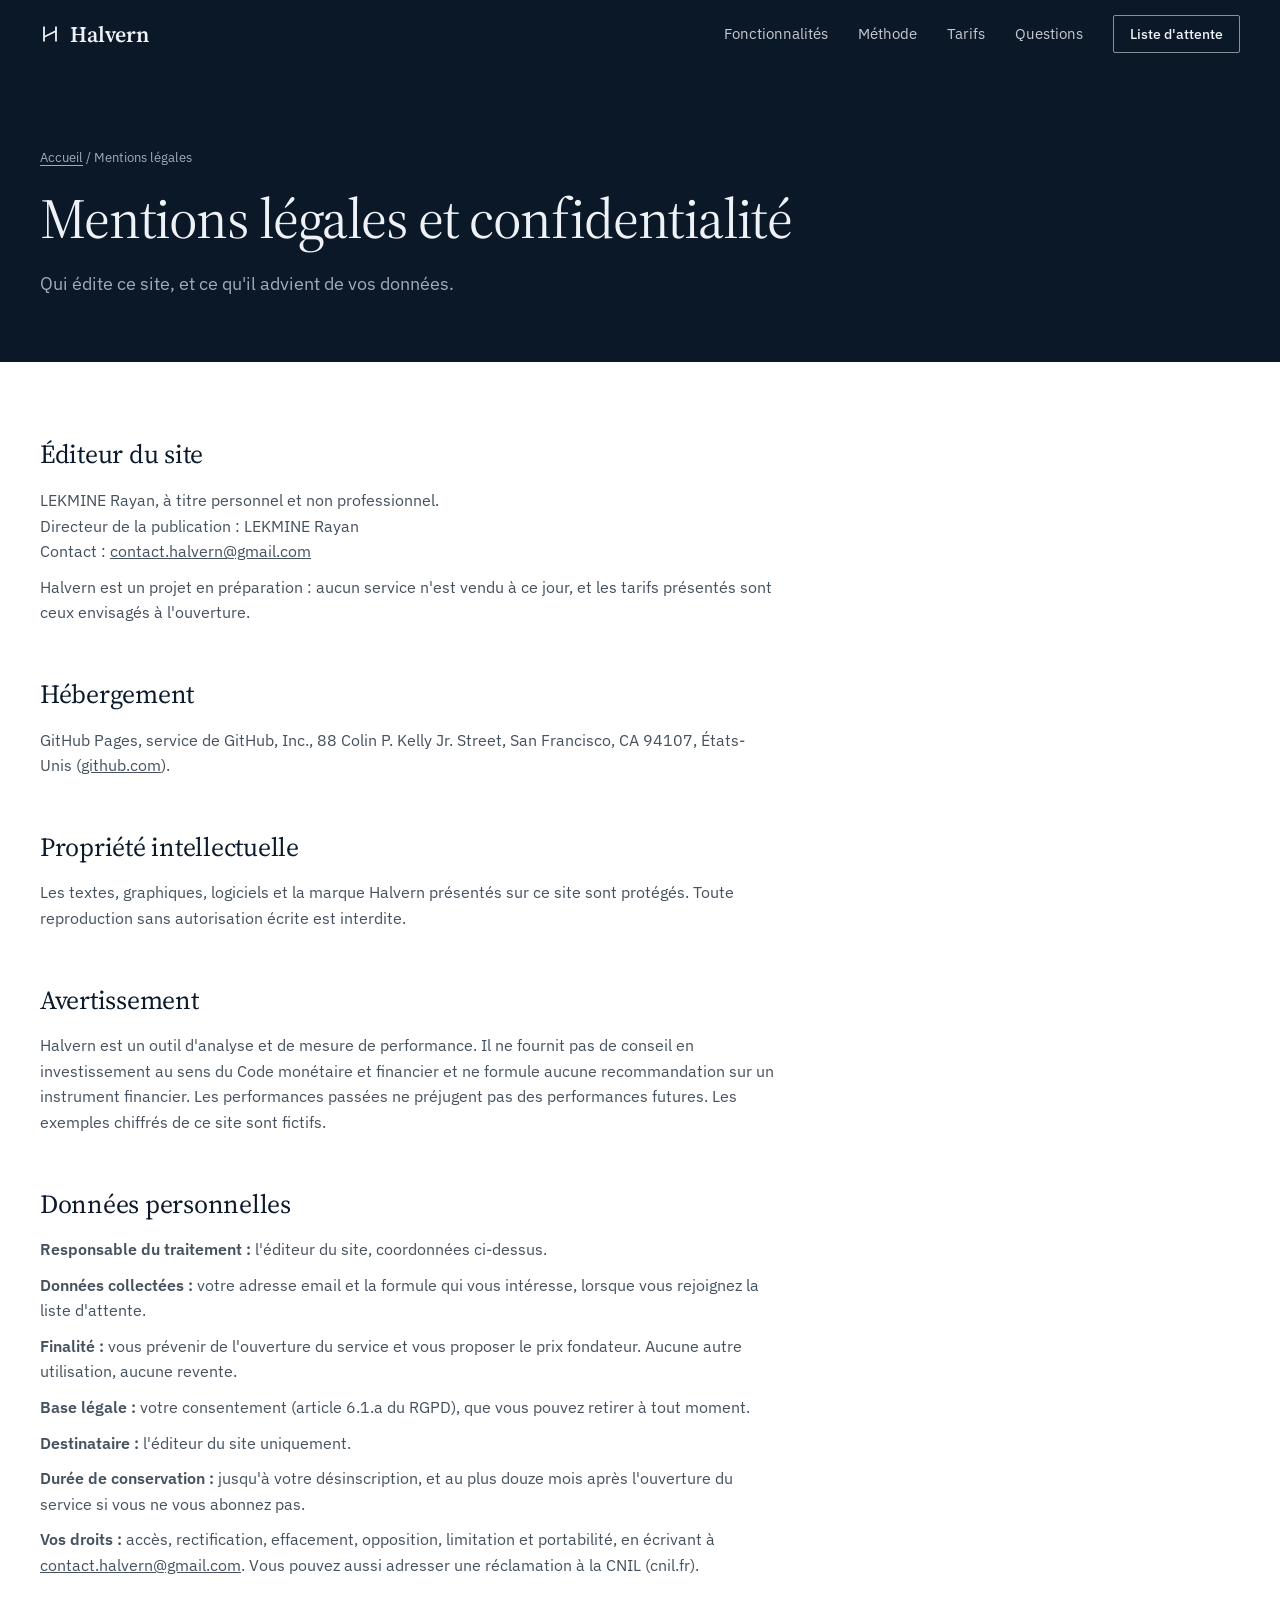
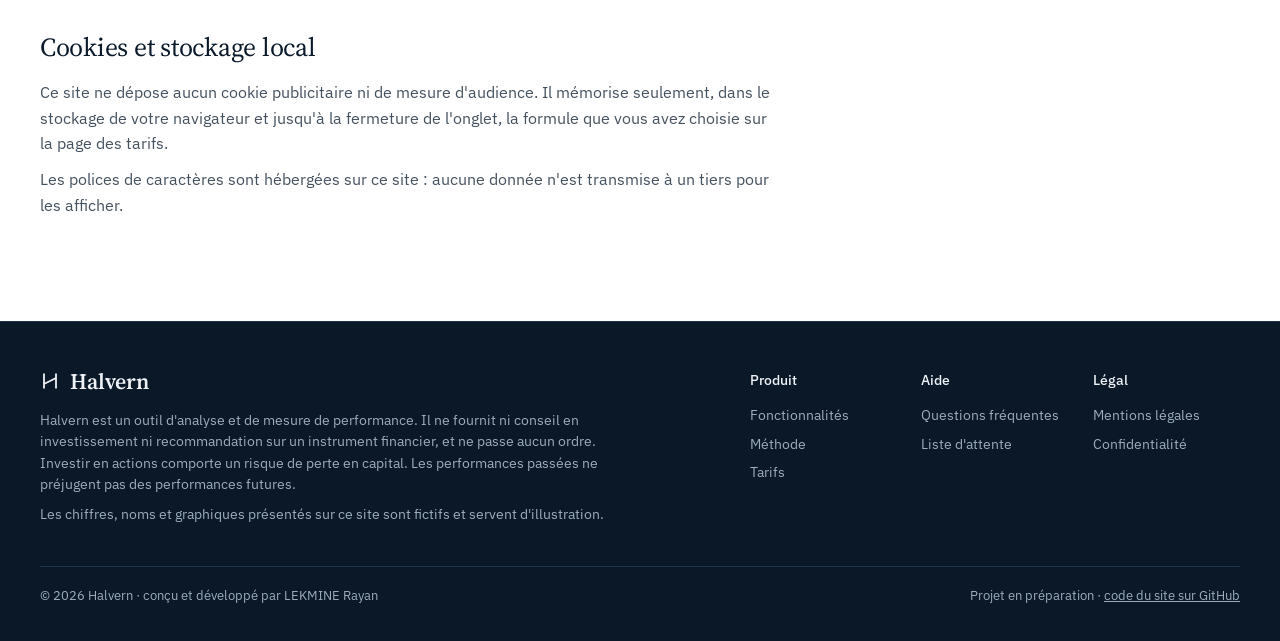
==== mentions.html @ 49f738a2 "Site de présentation de Halvern" ====
<!doctype html>
<html lang="fr">
<head>
<meta charset="utf-8">
<meta name="viewport" content="width=device-width, initial-scale=1, viewport-fit=cover">
<title>Mentions légales · Halvern</title>
<meta name="description" content="Mentions légales, données personnelles et cookies du site Halvern.">
<link rel="canonical" href="https://rlekmine-oa.github.io/halvern/mentions.html">
<link rel="icon" href="favicon.svg" type="image/svg+xml">
<meta name="theme-color" content="#0a1828">
<meta name="author" content="LEKMINE Rayan">
<meta property="og:type" content="website">
<meta property="og:locale" content="fr_FR">
<meta property="og:site_name" content="Halvern">
<meta property="og:title" content="Mentions légales · Halvern">
<meta property="og:description" content="Mentions légales, données personnelles et cookies du site Halvern.">
<meta property="og:url" content="https://rlekmine-oa.github.io/halvern/mentions.html">
<meta property="og:image" content="https://rlekmine-oa.github.io/halvern/og.png">
<meta property="og:image:width" content="1200">
<meta property="og:image:height" content="630">
<meta name="twitter:card" content="summary_large_image">
<meta name="twitter:image" content="https://rlekmine-oa.github.io/halvern/og.png">
<link rel="stylesheet" href="fonts/fonts.css">
<link rel="stylesheet" href="styles.css">
</head>
<body>
<header class="entete bande" id="entete">
  <div class="cadre">
    <a class="marque" href="index.html" aria-label="Halvern, accueil"><svg viewBox="0 0 20 20" aria-hidden="true"><path d="M4 2.5v15M16 2.5v15M4 13 16 7" fill="none" stroke="currentColor" stroke-width="1.8"/></svg>Halvern</a>
    <nav class="nav" aria-label="Navigation principale">
      <a href="fonctionnalites.html">Fonctionnalités</a>
      <a href="methode.html">Méthode</a>
      <a href="tarifs.html">Tarifs</a>
      <a href="questions.html">Questions</a>
      <a class="cta" href="index.html#rejoindre">Liste d'attente</a>
      <button class="bouton-menu" id="bouton-menu" type="button" aria-expanded="false" aria-controls="menu-mobile">Menu</button>
    </nav>
  </div>
  <nav class="menu-mobile cadre" id="menu-mobile" aria-label="Navigation sur téléphone" hidden>
    <a href="index.html">Accueil</a>
    <a href="fonctionnalites.html">Fonctionnalités</a>
    <a href="methode.html">Méthode</a>
    <a href="tarifs.html">Tarifs</a>
    <a href="questions.html">Questions</a>
    <a href="index.html#rejoindre">Liste d'attente</a>
  </nav>
</header>

<main id="haut">
<section class="page-tete bande" aria-labelledby="pt-titre">
  <div class="cadre">
    <p class="fil"><a href="index.html">Accueil</a> / Mentions légales</p>
    <h1 id="pt-titre">Mentions légales et confidentialité</h1>
    <p class="chapo">Qui édite ce site, et ce qu'il advient de vos données.</p>
  </div>
</section>

<section class="mentions bande" aria-label="Mentions légales et confidentialité">
  <div class="cadre prose">
    <h2 id="editeur">Éditeur du site</h2>
    <p>LEKMINE Rayan, à titre personnel et non professionnel.<br>Directeur de la publication : LEKMINE Rayan<br>Contact : <a href="mailto:contact.halvern@gmail.com">contact.halvern@gmail.com</a></p>
    <p>Halvern est un projet en préparation : aucun service n'est vendu à ce jour, et les tarifs présentés sont ceux envisagés à l'ouverture.</p>
    <h2 id="hebergement">Hébergement</h2>
    <p>GitHub Pages, service de GitHub, Inc., 88 Colin P. Kelly Jr. Street, San Francisco, CA 94107, États-Unis (<a href="https://github.com">github.com</a>).</p>
    <h2 id="propriete">Propriété intellectuelle</h2>
    <p>Les textes, graphiques, logiciels et la marque Halvern présentés sur ce site sont protégés. Toute reproduction sans autorisation écrite est interdite.</p>
    <h2 id="avertissement">Avertissement</h2>
    <p>Halvern est un outil d'analyse et de mesure de performance. Il ne fournit pas de conseil en investissement au sens du Code monétaire et financier et ne formule aucune recommandation sur un instrument financier. Les performances passées ne préjugent pas des performances futures. Les exemples chiffrés de ce site sont fictifs.</p>
    <h2 id="confidentialite">Données personnelles</h2>
    <p><b>Responsable du traitement :</b> l'éditeur du site, coordonnées ci-dessus.</p>
    <p><b>Données collectées :</b> votre adresse email et la formule qui vous intéresse, lorsque vous rejoignez la liste d'attente.</p>
    <p><b>Finalité :</b> vous prévenir de l'ouverture du service et vous proposer le prix fondateur. Aucune autre utilisation, aucune revente.</p>
    <p><b>Base légale :</b> votre consentement (article 6.1.a du RGPD), que vous pouvez retirer à tout moment.</p>
    <p><b>Destinataire :</b> l'éditeur du site uniquement.</p>
    <p><b>Durée de conservation :</b> jusqu'à votre désinscription, et au plus douze mois après l'ouverture du service si vous ne vous abonnez pas.</p>
    <p><b>Vos droits :</b> accès, rectification, effacement, opposition, limitation et portabilité, en écrivant à <a href="mailto:contact.halvern@gmail.com">contact.halvern@gmail.com</a>. Vous pouvez aussi adresser une réclamation à la CNIL (cnil.fr).</p>
    <h2 id="cookies">Cookies et stockage local</h2>
    <p>Ce site ne dépose aucun cookie publicitaire ni de mesure d'audience. Il mémorise seulement, dans le stockage de votre navigateur et jusqu'à la fermeture de l'onglet, la formule que vous avez choisie sur la page des tarifs.</p>
    <p>Les polices de caractères sont hébergées sur ce site : aucune donnée n'est transmise à un tiers pour les afficher.</p>
  </div>
</section>
</main>

<footer class="pied bande">
  <div class="cadre">
    <div class="pied-marque">
      <a class="marque" href="index.html"><svg viewBox="0 0 20 20" aria-hidden="true"><path d="M4 2.5v15M16 2.5v15M4 13 16 7" fill="none" stroke="currentColor" stroke-width="1.8"/></svg>Halvern</a>
      <p>Halvern est un outil d'analyse et de mesure de performance. Il ne fournit ni conseil en investissement ni recommandation sur un instrument financier, et ne passe aucun ordre. Investir en actions comporte un risque de perte en capital. Les performances passées ne préjugent pas des performances futures.</p>
      <p>Les chiffres, noms et graphiques présentés sur ce site sont fictifs et servent d'illustration.</p>
    </div>
    <nav class="pied-liens" aria-label="Pied de page">
      <div><b>Produit</b><a href="fonctionnalites.html">Fonctionnalités</a><a href="methode.html">Méthode</a><a href="tarifs.html">Tarifs</a></div>
      <div><b>Aide</b><a href="questions.html">Questions fréquentes</a><a href="index.html#rejoindre">Liste d'attente</a></div>
      <div><b>Légal</b><a href="mentions.html">Mentions légales</a><a href="mentions.html#confidentialite">Confidentialité</a></div>
    </nav>
  </div>
  <div class="cadre pied-bas"><span>© 2026 Halvern · conçu et développé par LEKMINE Rayan</span><span>Projet en préparation · <a href="https://github.com/rlekmine-oa/halvern">code du site sur GitHub</a></span></div>
</footer>

<script src="site.js"></script>
</body>
</html>
---- fonts/fonts.css ----
/* Polices hébergées sur le site (SIL Open Font License, voir OFL-*.txt) : aucune requête vers Google Fonts. */
@font-face { font-family: 'Source Serif 4'; font-style: normal; font-display: swap; font-weight: 200 900; src: url(source-serif-4-latin-opsz-normal.woff2) format('woff2'); unicode-range: U+0000-00FF,U+0131,U+0152-0153,U+02BB-02BC,U+02C6,U+02DA,U+02DC,U+0304,U+0308,U+0329,U+2000-206F,U+20AC,U+2122,U+2191,U+2193,U+2212,U+2215,U+FEFF,U+FFFD; }
@font-face { font-family: 'Source Serif 4'; font-style: normal; font-display: swap; font-weight: 200 900; src: url(source-serif-4-latin-ext-opsz-normal.woff2) format('woff2'); unicode-range: U+0100-02BA,U+02BD-02C5,U+02C7-02CC,U+02CE-02D7,U+02DD-02FF,U+0304,U+0308,U+0329,U+1D00-1DBF,U+1E00-1E9F,U+1EF2-1EFF,U+2020,U+20A0-20AB,U+20AD-20C4,U+2113,U+2C60-2C7F,U+A720-A7FF; }
@font-face { font-family: 'IBM Plex Sans'; font-style: normal; font-display: swap; font-weight: 400; src: url(ibm-plex-sans-latin-400-normal.woff2) format('woff2'); unicode-range: U+0000-00FF,U+0131,U+0152-0153,U+02BB-02BC,U+02C6,U+02DA,U+02DC,U+0304,U+0308,U+0329,U+2000-206F,U+20AC,U+2122,U+2191,U+2193,U+2212,U+2215,U+FEFF,U+FFFD; }
@font-face { font-family: 'IBM Plex Sans'; font-style: normal; font-display: swap; font-weight: 400; src: url(ibm-plex-sans-latin-ext-400-normal.woff2) format('woff2'); unicode-range: U+0100-02BA,U+02BD-02C5,U+02C7-02CC,U+02CE-02D7,U+02DD-02FF,U+0304,U+0308,U+0329,U+1D00-1DBF,U+1E00-1E9F,U+1EF2-1EFF,U+2020,U+20A0-20AB,U+20AD-20C4,U+2113,U+2C60-2C7F,U+A720-A7FF; }
@font-face { font-family: 'IBM Plex Sans'; font-style: normal; font-display: swap; font-weight: 400; src: url(ibm-plex-sans-greek-400-normal.woff2) format('woff2'); unicode-range: U+0370-0377,U+037A-037F,U+0384-038A,U+038C,U+038E-03A1,U+03A3-03FF; }
@font-face { font-family: 'IBM Plex Sans'; font-style: normal; font-display: swap; font-weight: 500; src: url(ibm-plex-sans-latin-500-normal.woff2) format('woff2'); unicode-range: U+0000-00FF,U+0131,U+0152-0153,U+02BB-02BC,U+02C6,U+02DA,U+02DC,U+0304,U+0308,U+0329,U+2000-206F,U+20AC,U+2122,U+2191,U+2193,U+2212,U+2215,U+FEFF,U+FFFD; }
@font-face { font-family: 'IBM Plex Sans'; font-style: normal; font-display: swap; font-weight: 500; src: url(ibm-plex-sans-latin-ext-500-normal.woff2) format('woff2'); unicode-range: U+0100-02BA,U+02BD-02C5,U+02C7-02CC,U+02CE-02D7,U+02DD-02FF,U+0304,U+0308,U+0329,U+1D00-1DBF,U+1E00-1E9F,U+1EF2-1EFF,U+2020,U+20A0-20AB,U+20AD-20C4,U+2113,U+2C60-2C7F,U+A720-A7FF; }
@font-face { font-family: 'IBM Plex Sans'; font-style: normal; font-display: swap; font-weight: 500; src: url(ibm-plex-sans-greek-500-normal.woff2) format('woff2'); unicode-range: U+0370-0377,U+037A-037F,U+0384-038A,U+038C,U+038E-03A1,U+03A3-03FF; }
@font-face { font-family: 'IBM Plex Sans'; font-style: normal; font-display: swap; font-weight: 600; src: url(ibm-plex-sans-latin-600-normal.woff2) format('woff2'); unicode-range: U+0000-00FF,U+0131,U+0152-0153,U+02BB-02BC,U+02C6,U+02DA,U+02DC,U+0304,U+0308,U+0329,U+2000-206F,U+20AC,U+2122,U+2191,U+2193,U+2212,U+2215,U+FEFF,U+FFFD; }
@font-face { font-family: 'IBM Plex Sans'; font-style: normal; font-display: swap; font-weight: 600; src: url(ibm-plex-sans-latin-ext-600-normal.woff2) format('woff2'); unicode-range: U+0100-02BA,U+02BD-02C5,U+02C7-02CC,U+02CE-02D7,U+02DD-02FF,U+0304,U+0308,U+0329,U+1D00-1DBF,U+1E00-1E9F,U+1EF2-1EFF,U+2020,U+20A0-20AB,U+20AD-20C4,U+2113,U+2C60-2C7F,U+A720-A7FF; }
@font-face { font-family: 'IBM Plex Sans'; font-style: normal; font-display: swap; font-weight: 600; src: url(ibm-plex-sans-greek-600-normal.woff2) format('woff2'); unicode-range: U+0370-0377,U+037A-037F,U+0384-038A,U+038C,U+038E-03A1,U+03A3-03FF; }
---- styles.css ----
/* Mise en page : papier blanc et bandeaux marine. Titres en sérif posés à gauche d'une grille à deux colonnes
   inégales, texte courant et chiffres en IBM Plex Sans, filets fins, chiffres sourcés par des renvois numérotés,
   un seul cadre produit (le poste de travail) par écran. Un seul aspect, voulu : le site garde ses couleurs
   quel que soit le thème du lecteur. */
:root {
  color-scheme: light;
  --fond: #ffffff; --surface: #f3f5f8; --encre: #0b1a2b; --encre-2: #44515e; --discret: #667280;
  --filet: #dde2e8; --filet-fort: #b3bcc7; --eteint: #c3cad2;
  --accent: #1a4b8f; --temoin: #96733b; --hausse: #17774a; --baisse: #b3312b;
  --voile: rgba(26, 75, 143, 0.12); --voile-orange: rgba(150, 115, 59, 0.16);
  --nuit: #0a1828; --nuit-2: #0e2034; --nuit-3: #071220; --nuit-texte: #eef2f6; --nuit-texte-2: #9dadbd; --nuit-filet: #21354b;
  --nuit-accent: #8fb6ec; --nuit-temoin: #d0ad74; --nuit-hausse: #62cf94; --nuit-baisse: #ff8f86;
  --f-titre: "Source Serif 4", "Source Serif Pro", Georgia, "Times New Roman", serif;
  --f-texte: "IBM Plex Sans", "Segoe UI", Arial, sans-serif;
  --f-chiffre: "IBM Plex Sans", "Segoe UI", Arial, sans-serif;
  --ease: cubic-bezier(.2, .7, .1, 1);
  --section: clamp(64px, 8vw, 112px);
}

/* Socle */
* { box-sizing: border-box; }
html { -webkit-text-size-adjust: 100%; }
body { margin: 0; background: var(--fond); color: var(--encre); font-family: var(--f-texte); font-size: 16px; line-height: 1.6; font-variant-numeric: tabular-nums lining-nums; -webkit-font-smoothing: antialiased; }
body::before { content: ""; position: fixed; inset: 0 0 auto; height: env(safe-area-inset-top, 0px); z-index: 30; background: var(--nuit); }
img { max-width: 100%; }
[hidden] { display: none !important; }
::selection { background: var(--accent); color: #fff; }
.bande { padding-left: max(clamp(16px, 4vw, 40px), env(safe-area-inset-left, 0px)); padding-right: max(clamp(16px, 4vw, 40px), env(safe-area-inset-right, 0px)); }
.cadre { max-width: 1200px; margin: 0 auto; }
h1, h2, h3 { font-family: var(--f-titre); font-weight: 400; margin: 0; text-wrap: balance; }
p { margin: 0; }
a { color: inherit; }
svg text { font-variant-numeric: tabular-nums lining-nums; }
.chiffre { font-family: var(--f-chiffre); }
.pos { color: var(--hausse); } .neg { color: var(--baisse); }
.sr { position: absolute; width: 1px; height: 1px; overflow: hidden; clip: rect(0 0 0 0); white-space: nowrap; }
:focus-visible { outline: 2px solid var(--accent); outline-offset: 3px; }
.ouverture :focus-visible, .page-tete :focus-visible, .rejoindre :focus-visible, .appel :focus-visible, .pied :focus-visible, .poste :focus-visible, .entete:not(.solide) :focus-visible { outline-color: var(--nuit-accent); }
.code { font-size: 13px; font-weight: 500; color: var(--discret); }
.fictif { font-size: 12.5px; color: var(--discret); white-space: nowrap; }
.titre-section { font-size: clamp(28px, 3.1vw, 42px); line-height: 1.14; letter-spacing: -0.015em; max-width: 19em; }
.chapeau { color: var(--encre-2); font-size: 17px; line-height: 1.6; max-width: 36em; margin-top: 18px; }
.tete-section { display: grid; grid-template-columns: minmax(0, 7fr) minmax(0, 5fr); gap: 24px 64px; align-items: end; }
.tete-section .chapeau { margin-top: 0; }
@media (max-width: 860px) { .tete-section { grid-template-columns: minmax(0, 1fr); } }
.lien-fort { display: inline-block; margin-top: 32px; font-weight: 500; color: var(--accent); text-decoration: none; border-bottom: 1px solid currentColor; padding-bottom: 2px; }
.lien-fort:hover { color: var(--encre); }
.gris { background: var(--surface); }
sup.renvoi { font-family: var(--f-texte); font-size: 15px; font-weight: 500; letter-spacing: 0; color: var(--accent); margin-left: 4px; line-height: 0; vertical-align: top; position: relative; top: 14px; }
sup.renvoi a { text-decoration: none; }

/* En-tête */
.entete { position: fixed; top: env(safe-area-inset-top, 0px); left: 0; right: 0; z-index: 20; color: var(--nuit-texte); border-bottom: 1px solid transparent; transition: background .3s var(--ease), border-color .3s, color .3s; }
.entete.sur-nuit { background: var(--nuit); border-color: var(--nuit-filet); }
.entete.solide { background: var(--fond); color: var(--encre); border-color: var(--filet); }
.entete > .cadre:not(.menu-mobile) { display: flex; align-items: center; justify-content: space-between; gap: 24px; height: 68px; }
.marque { font-family: var(--f-titre); font-weight: 600; font-size: 22px; letter-spacing: 0; text-decoration: none; display: inline-flex; align-items: center; gap: 10px; line-height: 1; }
.marque svg { width: 20px; height: 20px; flex: none; }
.nav { display: flex; align-items: center; gap: 30px; font-size: 14.5px; }
.nav a { text-decoration: none; opacity: .82; transition: opacity .2s; }
.nav a:hover, .nav a.actif { opacity: 1; }
.nav a.actif { text-decoration: underline; text-underline-offset: 8px; text-decoration-thickness: 1px; }
.cta { font: 500 14px var(--f-texte); padding: 9px 16px; border: 1px solid rgba(238, 242, 246, .55); border-radius: 2px; text-decoration: none; opacity: 1 !important; white-space: nowrap; transition: background .2s, color .2s, border-color .2s; }
.cta:hover { background: var(--nuit-texte); color: var(--nuit); border-color: var(--nuit-texte); }
.entete.solide .cta { background: var(--encre); color: #fff; border-color: var(--encre); }
.entete.solide .cta:hover { background: var(--accent); border-color: var(--accent); }
.bouton-menu { display: none; font: 500 14px var(--f-texte); background: none; color: inherit; border: 1px solid currentColor; border-radius: 2px; padding: 8px 14px; cursor: pointer; }
.entete .menu-mobile { display: block; background: var(--nuit); border-top: 1px solid var(--nuit-filet); padding-block: 8px 16px; }
.menu-mobile a { display: block; color: var(--nuit-texte); text-decoration: none; font-size: 17px; padding: 12px 0; border-bottom: 1px solid var(--nuit-filet); }
.menu-mobile a[aria-current] { color: var(--nuit-accent); }
.entete .menu-mobile a:last-child { border-bottom: none; color: var(--nuit-accent); }
.entete.menu-ouvert { background: var(--nuit); color: var(--nuit-texte); border-color: var(--nuit-filet); }
@media (max-width: 860px) { .nav a:not(.cta) { display: none; } .bouton-menu { display: inline-flex; } .nav { gap: 10px; } }
@media (min-width: 861px) { .menu-mobile { display: none !important; } }

/* Boutons */
.actions { display: flex; gap: 12px; flex-wrap: wrap; }
.bouton-plein, .bouton-vide { font: 500 15px var(--f-texte); padding: 13px 22px; text-decoration: none; white-space: nowrap; border: 1px solid var(--nuit-texte); border-radius: 2px; transition: background .2s, color .2s, border-color .2s; }
.bouton-plein { background: var(--nuit-texte); color: var(--nuit); }
.bouton-plein:hover { background: transparent; color: var(--nuit-texte); }
.bouton-vide { color: var(--nuit-texte); border-color: rgba(238, 242, 246, .32); }
.bouton-vide:hover { border-color: var(--nuit-texte); }

/* Ouverture : titre, puis le poste de travail en pleine largeur */
@keyframes paraitre { from { opacity: 0; transform: translateY(12px); } to { opacity: 1; transform: none; } }
.ouverture { background: var(--nuit); color: var(--nuit-texte); padding-top: 136px; }
.ouv-tete { display: grid; grid-template-columns: minmax(0, 7fr) minmax(0, 5fr); gap: 32px 64px; align-items: end; }
.ouverture h1 { font-size: clamp(38px, 4.5vw, 64px); line-height: 1.07; letter-spacing: -0.02em; animation: paraitre .9s var(--ease) both; }
.ouv-droite { display: flex; flex-direction: column; gap: 26px; padding-bottom: 6px; animation: paraitre .9s .15s var(--ease) both; }
.ouverture .chapo { font-size: 17px; line-height: 1.6; color: var(--nuit-texte-2); max-width: 30em; }
.terminal { margin-top: 56px; background: var(--nuit-3); border: 1px solid var(--nuit-filet); animation: paraitre .9s .3s var(--ease) both; }
.term-barre { display: flex; align-items: stretch; justify-content: space-between; border-bottom: 1px solid var(--nuit-filet); font-size: 13px; min-width: 0; }
.term-onglets { display: flex; min-width: 0; overflow: hidden; }
.term-onglets span { padding: 11px 16px; color: var(--nuit-texte-2); border-right: 1px solid var(--nuit-filet); white-space: nowrap; }
.term-onglets .actif { color: var(--nuit-texte); background: var(--nuit-2); box-shadow: inset 0 -2px 0 var(--nuit-accent); }
.term-info { display: flex; align-items: center; padding: 0 16px; color: var(--nuit-texte-2); white-space: nowrap; border-left: 1px solid var(--nuit-filet); }
.term-corps { display: grid; grid-template-columns: minmax(0, 1fr) 336px; }
.globe-site { position: relative; height: 540px; overflow: hidden; cursor: grab; min-width: 0; }
.globe-site:active { cursor: grabbing; }
.globe-toile { position: absolute; left: 0; right: 0; top: 0; height: 100%; opacity: 0; transition: opacity 1.1s var(--ease); }
.globe-toile.pret { opacity: 1; }
.globe-fait { position: absolute; left: 20px; top: 18px; max-width: min(22em, calc(100% - 40px)); pointer-events: none; transition: opacity .45s var(--ease); }
.globe-fait .etiquette { font-size: 12.5px; color: var(--nuit-temoin); }
.globe-fait .ci-fait { font-family: var(--f-titre); font-size: 22px; line-height: 1.22; margin-top: 6px; color: var(--nuit-texte); text-wrap: balance; }
.globe-fait .ci-chemin { font-size: 13px; color: var(--nuit-texte-2); margin-top: 8px; }
.globe-credit { position: absolute; left: 20px; bottom: 12px; font-size: 12px; color: var(--nuit-texte-2); pointer-events: none; }
.change { opacity: 0; }
.term-rail { border-left: 1px solid var(--nuit-filet); display: flex; flex-direction: column; min-width: 0; font-size: 13px; }
.term-bloc { padding: 16px 18px 18px; border-bottom: 1px solid var(--nuit-filet); min-width: 0; }
.term-bloc:last-child { border-bottom: none; flex: 1 1 auto; }
.term-titre { display: flex; justify-content: space-between; gap: 12px; font-size: 12.5px; font-weight: 500; color: var(--nuit-texte); margin-bottom: 10px; }
.term-titre span + span { color: var(--nuit-texte-2); font-weight: 400; }
.ci-corps { transition: opacity .45s var(--ease); }
.ci-table { width: 100%; border-collapse: collapse; font-size: 13px; }
.ci-table th { text-align: right; font-weight: 400; color: var(--nuit-texte-2); font-size: 12px; padding: 0 0 6px 8px; border-bottom: 1px solid var(--nuit-filet); }
.ci-table td { text-align: right; padding: 7px 0 7px 8px; border-bottom: 1px solid var(--nuit-filet); white-space: nowrap; }
.ci-table th:first-child, .ci-table td:first-child { text-align: left; padding-left: 0; }
.ci-table tr:last-child td { border-bottom: none; }
.ci-table .pos { color: var(--nuit-hausse); } .ci-table .neg { color: var(--nuit-baisse); } .ci-table .fort { color: var(--nuit-temoin); font-weight: 500; }
.ci-points { display: flex; gap: 5px; margin-top: 10px; }
.ci-points i { width: 18px; height: 2px; background: var(--nuit-filet); }
.ci-points i.actif { background: var(--nuit-accent); }
.cp-chiffres { display: grid; grid-template-columns: 1fr 1fr; gap: 8px; }
.cp-chiffres .l, .term-mesures .l { display: block; font-size: 12px; color: var(--nuit-texte-2); }
.cp-chiffres .v { font-size: 19px; }
.cp-chiffres .v.pos, .term-mesures .v.pos { color: var(--nuit-hausse); }
.term-mesures .v.neg { color: var(--nuit-baisse); }
.cp-trace { display: block; width: 100%; height: auto; margin-top: 10px; }
.term-mesures { display: grid; grid-template-columns: 1fr 1fr; gap: 12px 8px; }
.term-mesures .v { font-size: 16px; }
.term-places { list-style: none; margin: 0; padding: 0; display: grid; grid-template-columns: repeat(8, minmax(0, 1fr)); border-top: 1px solid var(--nuit-filet); font-size: 12.5px; }
.term-places li { display: flex; align-items: center; gap: 8px; padding: 10px 12px; border-right: 1px solid var(--nuit-filet); min-width: 0; white-space: nowrap; color: var(--nuit-texte-2); }
.term-places li:last-child { border-right: none; }
.term-places li i { width: 7px; height: 7px; border-radius: 50%; background: #55687c; flex: none; }
.term-places li.ouverte { color: var(--nuit-texte); }
.term-places li.ouverte i { background: var(--nuit-hausse); }
.term-places .h { margin-left: auto; color: var(--nuit-texte-2); }
.ouv-pied { display: flex; justify-content: space-between; gap: 8px 32px; flex-wrap: wrap; font-size: 12.5px; color: var(--nuit-texte-2); padding-block: 14px 56px; }
@media (max-width: 1100px) {
  .term-places { grid-template-columns: repeat(4, minmax(0, 1fr)); }
  .term-places li:nth-child(4n) { border-right: none; }
  .term-places li:nth-child(-n+4) { border-bottom: 1px solid var(--nuit-filet); }
}
@media (max-width: 960px) {
  .ouverture { padding-top: 108px; }
  .ouv-tete { grid-template-columns: minmax(0, 1fr); }
  .terminal { margin-top: 40px; }
  .term-corps { grid-template-columns: minmax(0, 1fr); }
  .globe-site { height: min(96vw, 460px); }
  .term-rail { border-left: none; border-top: 1px solid var(--nuit-filet); display: grid; grid-template-columns: repeat(2, minmax(0, 1fr)); }
  .term-bloc:first-child { grid-column: 1 / -1; }
  .term-bloc:nth-child(2) { border-right: 1px solid var(--nuit-filet); border-bottom: none; }
  .term-onglets span:not(.actif):nth-child(n+4) { display: none; }
}
@media (max-width: 560px) {
  .term-rail { grid-template-columns: minmax(0, 1fr); }
  .term-bloc:nth-child(2) { border-right: none; border-bottom: 1px solid var(--nuit-filet); }
  .term-places { grid-template-columns: repeat(2, minmax(0, 1fr)); }
  .term-places li { border-bottom: 1px solid var(--nuit-filet); }
  .term-places li:nth-child(2n) { border-right: none; }
  .term-places li:nth-last-child(-n+2) { border-bottom: none; }
  .term-onglets span:not(.actif) { display: none; }
  .globe-fait .ci-fait { font-size: 19px; }
}

/* En-tête des pages intérieures */
.page-tete { background: var(--nuit); color: var(--nuit-texte); padding-block: 148px 64px; }
.page-tete .fil { font-size: 13px; color: var(--nuit-texte-2); margin-bottom: 20px; }
.page-tete .fil a { color: var(--nuit-texte-2); text-underline-offset: 3px; }
.page-tete h1 { font-size: clamp(36px, 4.4vw, 60px); line-height: 1.08; letter-spacing: -0.02em; max-width: 16em; }
.page-tete .chapo { color: var(--nuit-texte-2); font-size: 18px; max-width: 38em; margin-top: 20px; }

/* Sections */
.constat, .piliers, .visite, .methode-resume, .perimetre, .formules-resume, .frais, .comparatif, .risque, .modules, .conventions, .tarif { padding-block: var(--section); }
.piliers, .visite, .methode-resume, .perimetre, .formules-resume, .frais, .comparatif, .risque, .modules, .conventions { border-top: 1px solid var(--filet); }
.page-tete + section { padding-top: 72px; border-top: none; }
.page-tete + .recit { padding-top: 24px; }

/* Accueil : constat chiffré */
.chiffres-cles, .trois, .non { display: grid; column-gap: 64px; margin-top: 56px; border-top: 1px solid var(--encre); }
.chiffres-cles > *, .trois > *, .non > * { position: relative; padding-top: 28px; min-width: 0; }
.chiffres-cles > * + *::before, .trois > * + *::before, .non > * + *::before { content: ""; position: absolute; left: -32px; top: 0; bottom: 0; width: 1px; background: var(--filet); }
.chiffres-cles { grid-template-columns: repeat(3, minmax(0, 1fr)); }
.grand { font-family: var(--f-titre); font-size: clamp(46px, 5.2vw, 72px); letter-spacing: -0.02em; line-height: 1; white-space: nowrap; }
.grand.bleu { color: var(--accent); }
.chiffres-cles p { color: var(--encre-2); font-size: 15.5px; margin-top: 16px; max-width: 24em; }
.notes { margin: 40px 0 0; padding: 16px 0 0 18px; border-top: 1px solid var(--filet); font-size: 12.5px; color: var(--discret); max-width: 70em; }
.notes li { padding-left: 4px; }
.notes a { color: var(--encre-2); text-underline-offset: 2px; }
@media (max-width: 760px) {
  .chiffres-cles { grid-template-columns: minmax(0, 1fr); }
  .chiffres-cles > * { padding-block: 24px; }
  .chiffres-cles > * + * { border-top: 1px solid var(--filet); }
  .chiffres-cles > * + *::before { display: none; }
}

/* Accueil : trois questions */
.trois { grid-template-columns: repeat(3, minmax(0, 1fr)); }
.pilier { display: flex; flex-direction: column; gap: 14px; color: var(--encre); text-decoration: none; }
.pilier svg { width: 100%; height: auto; display: block; margin-bottom: 8px; }
.pilier h3 { font-size: 24px; letter-spacing: -0.01em; line-height: 1.2; }
.pilier p { color: var(--encre-2); font-size: 15.5px; }
.pilier .lien { margin-top: auto; padding-top: 6px; font-size: 14.5px; font-weight: 500; color: var(--accent); }
.pilier:hover .lien { text-decoration: underline; text-underline-offset: 4px; }
@media (max-width: 860px) {
  .trois { grid-template-columns: minmax(0, 1fr); }
  .pilier { padding-block: 28px; }
  .pilier + .pilier { border-top: 1px solid var(--filet); }
  .pilier + .pilier::before { display: none; }
  .pilier svg { max-width: 420px; }
}

/* Accueil : méthode en bref */
.deux-colonnes { display: grid; grid-template-columns: minmax(0, 5fr) minmax(0, 7fr); gap: 32px 72px; align-items: start; }
.deux-colonnes .liste-conv { margin-top: 0; }
@media (max-width: 860px) { .deux-colonnes { grid-template-columns: minmax(0, 1fr); } }

/* Visite du poste de travail */
.poste { margin-top: 48px; background: var(--nuit-3); border: 1px solid var(--nuit-filet); color: var(--nuit-texte); box-shadow: 0 28px 60px -36px rgba(11, 26, 43, .45); }
.onglets { display: flex; overflow-x: auto; border-bottom: 1px solid var(--nuit-filet); scrollbar-width: none; }
.onglets::-webkit-scrollbar { display: none; }
.onglet { flex: 0 0 auto; background: none; border: none; border-right: 1px solid var(--nuit-filet); color: var(--nuit-texte-2); font: 400 13px var(--f-texte); padding: 12px 16px; cursor: pointer; position: relative; }
.onglet:hover { color: var(--nuit-texte); }
.onglet.actif { color: var(--nuit-texte); background: var(--nuit-2); }
.onglet .progression { position: absolute; left: 0; bottom: -1px; height: 2px; width: 0; background: var(--nuit-accent); }
.onglet.actif .progression { animation: remplir var(--duree, 5s) linear forwards; }
.poste.pause .onglet.actif .progression { animation-play-state: paused; }
@keyframes remplir { to { width: 100%; } }
.ecran { display: grid; grid-template-columns: minmax(0, 0.72fr) minmax(0, 1.28fr); min-height: 420px; }
.ecran-texte { padding: 32px; border-right: 1px solid var(--nuit-filet); display: flex; flex-direction: column; gap: 14px; }
.ecran-texte h3 { font-size: clamp(24px, 2.4vw, 30px); letter-spacing: -0.01em; line-height: 1.15; }
.ecran-texte p { color: var(--nuit-texte-2); font-size: 15px; }
.ecran-texte ul { margin: 4px 0 0; padding: 0; list-style: none; font-size: 14px; color: var(--nuit-texte); border-top: 1px solid var(--nuit-filet); }
.ecran-texte li { padding-block: 9px; border-bottom: 1px solid var(--nuit-filet); }
.ecran-visuel { padding: 20px 20px 12px; position: relative; min-width: 0; }
.ecran-visuel svg { width: 100%; height: auto; display: block; }
.ecran-visuel .fictif { position: absolute; right: 20px; bottom: 12px; color: var(--nuit-texte-2); }
.changer { animation: paraitre .5s var(--ease) both; }
.flash-h { animation: flashH 1.2s var(--ease); } .flash-b { animation: flashB 1.2s var(--ease); }
@keyframes flashH { 0% { fill: #62cf94; } 100% { fill: var(--nuit-texte); } }
@keyframes flashB { 0% { fill: #ff8f86; } 100% { fill: var(--nuit-texte); } }
@media (max-width: 900px) { .ecran { grid-template-columns: minmax(0, 1fr); } .ecran-texte { border-right: none; border-bottom: 1px solid var(--nuit-filet); padding: 24px; } }

/* Index des modules */
.index { margin-top: 48px; border-top: 1px solid var(--encre); }
.ligne-index { display: grid; grid-template-columns: 120px minmax(0, 0.9fr) minmax(0, 1.3fr); gap: 24px; align-items: baseline; padding-block: 20px; border-bottom: 1px solid var(--filet); }
.ligne-index h3 { font-size: clamp(20px, 2vw, 24px); letter-spacing: -0.01em; line-height: 1.2; }
.ligne-index p { color: var(--encre-2); font-size: 15px; }
@media (max-width: 900px) { .ligne-index { grid-template-columns: 72px minmax(0, 1fr); } .ligne-index p { grid-column: 2; } }

/* Récits épinglés (page Méthode) */
.recit { padding-block: 40px var(--section); border-top: 1px solid var(--filet); }
.recit-tete { display: flex; justify-content: space-between; align-items: baseline; gap: 20px; padding-block: 28px 12px; border-bottom: 1px solid var(--encre); flex-wrap: wrap; }
.recit-tete h2 { font-size: clamp(24px, 2.4vw, 32px); letter-spacing: -0.01em; }
.recit-grille { display: grid; grid-template-columns: minmax(0, 1.25fr) minmax(0, 0.75fr); gap: 64px; }
.scene { position: sticky; top: calc(env(safe-area-inset-top, 0px) + 84px); height: min(580px, calc(100vh - 120px)); display: flex; flex-direction: column; justify-content: center; }
.scene-cadre { background: var(--surface); border: 1px solid var(--filet); padding: 18px 18px 10px; }
.scene-haut { display: flex; justify-content: space-between; align-items: center; gap: 12px; margin-bottom: 6px; font-size: 13px; color: var(--encre-2); flex-wrap: wrap; }
.scene svg { width: 100%; height: auto; display: block; }
.scene .trait { fill: none; transition: stroke-dashoffset 1.6s var(--ease); }
.scene .calque { transition: opacity .7s var(--ease); }
.scene .ordre, .scene .cellule { transition: opacity .5s var(--ease); }
.scene-bas { display: grid; grid-template-columns: repeat(3, minmax(0, 1fr)); border-top: 1px solid var(--filet); margin-top: 6px; }
.scene-bas > div { padding: 10px 4px 4px; min-width: 0; }
.scene-bas .l { font-size: 12.5px; color: var(--discret); }
.scene-bas .v { font-size: 20px; white-space: nowrap; }
.pas { min-height: 76vh; display: flex; flex-direction: column; justify-content: center; gap: 14px; padding-block: 40px; opacity: .34; transition: opacity .5s var(--ease); }
.pas.actif { opacity: 1; }
.pas h3 { font-size: clamp(24px, 2.5vw, 32px); line-height: 1.18; letter-spacing: -0.01em; }
.pas p { color: var(--encre-2); font-size: 16.5px; max-width: 30em; }
.pas .formule { font-size: 13.5px; background: var(--surface); border: 1px solid var(--filet); padding: 9px 12px; max-width: 100%; overflow-wrap: anywhere; color: var(--encre); }
.recit.gris .scene-cadre, .recit.gris .pas .formule { background: var(--fond); }
@media (max-width: 900px) {
  .recit-grille { grid-template-columns: minmax(0, 1fr); gap: 0; }
  .scene { top: calc(env(safe-area-inset-top, 0px) + 68px); height: auto; z-index: 2; background: var(--fond); padding-block: 8px; }
  .recit.gris .scene { background: var(--surface); }
  .scene-bas .v { font-size: 15px; }
  .pas { min-height: 62vh; }
}

/* Risque */
.risque-grille { display: grid; grid-template-columns: minmax(0, 0.8fr) minmax(0, 1.2fr); gap: 64px; align-items: end; margin-top: 48px; }
.mesures { display: grid; grid-template-columns: repeat(2, minmax(0, 1fr)); border-top: 1px solid var(--encre); }
.mesures > div { padding: 20px 0 18px; border-bottom: 1px solid var(--filet); min-width: 0; }
.mesures > div:nth-child(odd) { padding-right: 16px; border-right: 1px solid var(--filet); }
.mesures > div:nth-child(even) { padding-left: 20px; }
.mesures .v { font-family: var(--f-titre); font-size: clamp(32px, 3.4vw, 46px); letter-spacing: -0.02em; line-height: 1; white-space: nowrap; }
.mesures .l { font-size: 13.5px; color: var(--encre-2); margin-top: 8px; }
.eventail { border: 1px solid var(--filet); background: var(--surface); padding: 16px 16px 8px; }
.eventail svg { width: 100%; height: auto; display: block; }
.eventail .tete { display: flex; justify-content: space-between; gap: 12px; font-size: 13px; color: var(--encre-2); margin-bottom: 6px; flex-wrap: wrap; }
@media (max-width: 900px) { .risque-grille { grid-template-columns: minmax(0, 1fr); gap: 40px; } }

/* Conventions de calcul */
.liste-conv { margin-top: 40px; border-top: 1px solid var(--encre); display: grid; }
.liste-conv > div { display: grid; grid-template-columns: minmax(0, 0.8fr) minmax(0, 1.6fr); gap: 24px; padding-block: 18px; border-bottom: 1px solid var(--filet); }
.liste-conv b { font-weight: 500; }
.liste-conv p { color: var(--encre-2); font-size: 15px; }
@media (max-width: 760px) { .liste-conv > div { grid-template-columns: minmax(0, 1fr); gap: 6px; } }

/* Périmètre */
.non { grid-template-columns: repeat(4, minmax(0, 1fr)); column-gap: 56px; }
.non > div { display: flex; flex-direction: column; gap: 10px; }
.non > * + *::before { left: -28px; }
.non b { font-family: var(--f-titre); font-weight: 400; font-size: 21px; letter-spacing: -0.005em; line-height: 1.25; }
.non p { color: var(--encre-2); font-size: 14.5px; }
@media (max-width: 960px) {
  .non { grid-template-columns: repeat(2, minmax(0, 1fr)); }
  .non > div { padding-block: 24px; }
  .non > div:nth-child(odd)::before { display: none; }
  .non > div:nth-child(n+3) { border-top: 1px solid var(--filet); }
}
@media (max-width: 560px) {
  .non { grid-template-columns: minmax(0, 1fr); }
  .non > div { padding-block: 22px; }
  .non > div + div { border-top: 1px solid var(--filet); }
  .non > div::before { display: none; }
}

/* Tableaux */
.table-defile { margin-top: 48px; overflow-x: auto; }
.table-defile table { width: 100%; border-collapse: collapse; min-width: 640px; font-size: 15px; }
.table-defile th { text-align: left; font: 500 13px var(--f-texte); color: var(--discret); padding: 0 16px 12px 0; border-bottom: 1px solid var(--encre); }
.table-defile th.halvern { color: var(--accent); }
.table-defile td { padding: 16px 16px 16px 0; border-bottom: 1px solid var(--filet); vertical-align: top; color: var(--encre-2); }
.table-defile td:first-child { color: var(--encre); font-weight: 500; width: 22%; }
.table-defile td.halvern { color: var(--encre); }
.table-formules table { min-width: 560px; }
.table-formules td { vertical-align: baseline; padding-block: 20px; }
.table-formules td:first-child { font-family: var(--f-titre); font-weight: 400; font-size: 22px; }
.table-formules .prix { text-align: right; white-space: nowrap; color: var(--encre); font-family: var(--f-titre); font-size: 22px; padding-right: 0; }
.table-formules .prix small { font-family: var(--f-texte); font-size: 13px; color: var(--discret); margin-left: 6px; }
.table-formules th:last-child { text-align: right; padding-right: 0; }

/* Tarifs */
.tarif-tete { display: flex; justify-content: space-between; align-items: end; gap: 32px; flex-wrap: wrap; }
.periode { display: inline-flex; border: 1px solid var(--filet-fort); border-radius: 2px; }
.periode button { font: 500 13px var(--f-texte); background: transparent; color: var(--encre-2); border: none; padding: 9px 16px; cursor: pointer; white-space: nowrap; }
.periode button.choisi { background: var(--encre); color: #fff; }
.periode button small { font-size: 12px; font-weight: 400; margin-left: 6px; opacity: .8; }
.formules { display: grid; grid-template-columns: repeat(3, minmax(0, 1fr)); margin-top: 48px; border: 1px solid var(--filet-fort); }
.formule-carte { background: var(--fond); padding: 32px 28px; display: flex; flex-direction: column; gap: 14px; min-width: 0; position: relative; }
.formule-carte + .formule-carte { border-left: 1px solid var(--filet-fort); }
.formule-carte.phare { background: var(--nuit); color: var(--nuit-texte); }
.formule-carte h3 { font-size: 26px; letter-spacing: -0.01em; }
.badge { position: absolute; top: 36px; right: 28px; font: 500 12px var(--f-texte); color: var(--nuit-temoin); border: 1px solid currentColor; border-radius: 2px; padding: 2px 8px; }
.formule-carte .pour { font-size: 14.5px; color: var(--encre-2); min-height: 3em; }
.formule-carte.phare .pour, .formule-carte.phare .detail-prix, .formule-carte.phare li { color: var(--nuit-texte-2); }
.montant { font-family: var(--f-titre); font-size: clamp(46px, 4.6vw, 60px); letter-spacing: -0.02em; line-height: 1; white-space: nowrap; }
.montant small { font-family: var(--f-texte); font-size: 15px; letter-spacing: 0; margin-left: 8px; opacity: .7; }
.detail-prix { font-size: 13.5px; color: var(--discret); min-height: 2.8em; }
.detail-prix b { font-weight: 500; color: var(--hausse); }
.formule-carte.phare .detail-prix b { color: var(--nuit-hausse); }
.formule-carte ul { list-style: none; padding: 0; margin: 4px 0 8px; border-top: 1px solid var(--filet); }
.formule-carte.phare ul { border-color: var(--nuit-filet); }
.formule-carte li { padding-block: 10px; border-bottom: 1px solid var(--filet); font-size: 14.5px; color: var(--encre-2); }
.formule-carte.phare li { border-color: var(--nuit-filet); }
.formule-carte .choisir { margin-top: auto; font: 500 14.5px var(--f-texte); text-align: center; text-decoration: none; padding: 12px; border: 1px solid var(--encre); border-radius: 2px; color: var(--encre); transition: background .2s, color .2s; }
.formule-carte .choisir:hover { background: var(--encre); color: #fff; }
.formule-carte.phare .choisir { background: var(--nuit-texte); color: var(--nuit); border-color: var(--nuit-texte); }
.formule-carte.phare .choisir:hover { background: transparent; color: var(--nuit-texte); }
.fondateur { display: grid; grid-template-columns: auto minmax(0, 1fr); gap: 20px; align-items: center; margin-top: 24px; padding: 16px 20px; border: 1px solid var(--filet-fort); background: var(--surface); font-size: 14.5px; color: var(--encre-2); }
.fondateur b { font-family: var(--f-titre); color: var(--encre); font-weight: 400; font-size: 26px; }
.cout-note { font-size: 12.5px; color: var(--discret); margin-top: 14px; max-width: 70em; }
@media (max-width: 900px) {
  .formules { grid-template-columns: minmax(0, 1fr); }
  .formule-carte + .formule-carte { border-left: none; border-top: 1px solid var(--filet-fort); }
  .formule-carte .pour, .detail-prix { min-height: 0; }
}

/* Simulateur de frais */
.calcul { display: grid; grid-template-columns: minmax(0, 0.85fr) minmax(0, 1.15fr); margin-top: 48px; border: 1px solid var(--filet-fort); background: var(--fond); }
.reglages { padding: 28px; border-right: 1px solid var(--filet); display: grid; gap: 22px; align-content: start; }
.reglage label { display: flex; justify-content: space-between; gap: 12px; font-size: 14px; color: var(--encre-2); }
.reglage label output { color: var(--encre); font-size: 15px; font-weight: 500; white-space: nowrap; }
.reglage input[type=range] { width: 100%; margin: 10px 0 0; accent-color: var(--accent); }
.reglage .aide { font-size: 12.5px; color: var(--discret); margin-top: 6px; }
.prereglages { display: flex; flex-wrap: wrap; gap: 6px; margin-top: 10px; }
.prereglages button { font: 500 12.5px var(--f-texte); background: transparent; color: var(--encre-2); border: 1px solid var(--filet-fort); border-radius: 2px; padding: 6px 10px; cursor: pointer; text-align: left; }
.prereglages button:hover, .prereglages button.choisi { color: var(--encre); border-color: var(--encre); }
.prereglages button.choisi { background: var(--surface); }
.resultat { padding: 28px; display: flex; flex-direction: column; gap: 18px; min-width: 0; }
.ecart-final .l { font-size: 14px; color: var(--encre-2); }
.ecart-final .v { font-family: var(--f-titre); font-size: clamp(42px, 5vw, 68px); letter-spacing: -0.02em; line-height: 1.05; color: var(--accent); white-space: nowrap; }
.deux { display: grid; grid-template-columns: repeat(2, minmax(0, 1fr)); border-top: 1px solid var(--filet); }
.deux > div { padding-top: 12px; min-width: 0; }
.deux .l { font-size: 12.5px; color: var(--discret); display: flex; align-items: center; gap: 8px; }
.deux .l i { width: 14px; height: 2px; display: inline-block; flex: none; }
.deux .v { font-size: 20px; white-space: nowrap; }
.resultat svg { width: 100%; height: auto; display: block; }
.hypothese { font-size: 12.5px; color: var(--discret); }
.sources { font-size: 12.5px; color: var(--discret); margin-top: 16px; max-width: 70em; }
.sources a { color: var(--encre-2); }
@media (max-width: 900px) { .calcul { grid-template-columns: minmax(0, 1fr); } .reglages { border-right: none; border-bottom: 1px solid var(--filet); padding: 22px; } .resultat { padding: 22px; } .deux .v { font-size: 16px; } }

/* Questions */
.faq { padding-block: 40px var(--section); }
.faq-liste { border-top: 1px solid var(--encre); margin-top: 48px; max-width: 880px; }
.page-tete + .faq .faq-liste { margin-top: 0; }
.faq details { border-bottom: 1px solid var(--filet); }
.faq summary { cursor: pointer; list-style: none; padding: 22px 44px 22px 0; font-family: var(--f-titre); font-size: clamp(19px, 1.8vw, 22px); line-height: 1.3; position: relative; }
.faq summary::-webkit-details-marker { display: none; }
.faq summary::after { content: ""; position: absolute; right: 6px; top: 50%; width: 14px; height: 1px; background: var(--encre); }
.faq summary::before { content: ""; position: absolute; right: 12.5px; top: calc(50% - 6.5px); width: 1px; height: 14px; background: var(--encre); transition: transform .3s var(--ease); }
.faq details[open] summary::before { transform: scaleY(0); }
.faq details p { color: var(--encre-2); padding: 0 0 24px; max-width: 44em; }

/* Liste d'attente */
.rejoindre { background: var(--nuit); color: var(--nuit-texte); padding-block: var(--section); }
.rejoindre .cadre { display: grid; grid-template-columns: minmax(0, 6fr) minmax(0, 5fr); gap: 40px 72px; align-items: start; }
.rejoindre h2 { font-size: clamp(32px, 3.8vw, 52px); line-height: 1.1; letter-spacing: -0.02em; max-width: 12em; }
.rejoindre .intro { color: var(--nuit-texte-2); margin-top: 20px; max-width: 30em; }
.formulaire { display: flex; border: 1px solid rgba(238, 242, 246, .32); border-radius: 2px; background: rgba(255, 255, 255, .03); }
.formulaire:focus-within { border-color: var(--nuit-texte); }
.formulaire input { flex: 1 1 auto; min-width: 0; background: transparent; border: none; color: var(--nuit-texte); font: 400 16px var(--f-texte); padding: 15px 16px; outline: none; }
.formulaire input::placeholder { color: #7d8ea0; }
.formulaire button { background: var(--nuit-texte); border: none; color: var(--nuit); font: 500 15px var(--f-texte); cursor: pointer; padding: 0 20px; white-space: nowrap; display: inline-flex; align-items: center; gap: 10px; }
.formulaire button svg { width: 16px; height: 16px; transition: transform .3s var(--ease); }
.formulaire button:hover svg { transform: translateX(4px); }
.choix-formule { display: flex; flex-wrap: wrap; gap: 8px; margin: 24px 0 0; border: none; padding: 0; }
.choix-formule legend { font-size: 13.5px; color: var(--nuit-texte-2); margin-bottom: 10px; padding: 0; width: 100%; }
.choix-formule label { cursor: pointer; }
.choix-formule input { position: absolute; opacity: 0; width: 1px; height: 1px; }
.choix-formule span { display: inline-block; font: 400 13.5px var(--f-texte); padding: 8px 14px; border: 1px solid var(--nuit-filet); border-radius: 2px; color: var(--nuit-texte-2); }
.choix-formule input:checked + span { border-color: var(--nuit-texte); color: var(--nuit-texte); }
.choix-formule input:focus-visible + span { outline: 2px solid var(--nuit-accent); outline-offset: 2px; }
.retour { margin-top: 14px; font-size: 14px; min-height: 1.5em; color: var(--nuit-texte-2); }
.retour.erreur { color: var(--nuit-baisse); }
.rejoindre .mention { font-size: 13px; color: var(--nuit-texte-2); margin-top: 4px; }
@media (max-width: 860px) { .rejoindre .cadre { grid-template-columns: minmax(0, 1fr); } }
@media (max-width: 480px) { .formulaire { flex-direction: column; } .formulaire button { padding: 14px 16px; justify-content: center; } }

/* Appel à s'inscrire en bas des pages intérieures */
.appel { background: var(--nuit); color: var(--nuit-texte); padding-block: clamp(64px, 7vw, 96px); }
.appel h2 { font-size: clamp(30px, 3.6vw, 46px); line-height: 1.12; letter-spacing: -0.02em; max-width: 16em; }
.appel p { color: var(--nuit-texte-2); margin-top: 18px; max-width: 36em; }
.appel .actions { margin-top: 32px; }

/* Mentions légales */
.mentions { padding-block: 72px var(--section); }
.prose > * { max-width: 46rem; }
.prose h2 { font-size: 26px; letter-spacing: -0.01em; margin: 48px 0 12px; }
.prose h2:first-child { margin-top: 0; }
.prose p, .prose li { color: var(--encre-2); }
.prose p + p { margin-top: 10px; }
.prose ul { padding-left: 20px; margin: 10px 0; }
.prose .a-completer { color: var(--temoin); font-weight: 500; }
.avertissement { border: 1px solid var(--filet-fort); background: var(--surface); padding: 14px 18px; font-size: 14px; color: var(--encre-2); margin-bottom: 40px; }

/* Pied de page */
.pied { background: var(--nuit); color: var(--nuit-texte-2); font-size: 13.5px; padding-block: 48px 36px; border-top: 1px solid var(--nuit-filet); }
.pied > .cadre:first-child { display: grid; grid-template-columns: minmax(0, 1.3fr) minmax(0, 1fr); gap: 40px 72px; }
.pied p + p { margin-top: 8px; }
.pied .pied-marque .marque { color: var(--nuit-texte); margin-bottom: 18px; }
.pied-marque p { max-width: 44em; }
.pied-liens { display: grid; grid-template-columns: repeat(3, minmax(0, 1fr)); gap: 24px; }
.pied-liens b { display: block; color: var(--nuit-texte); font-weight: 500; margin-bottom: 10px; }
.pied-liens a { display: block; color: var(--nuit-texte-2); text-decoration: none; line-height: 2.1; }
.pied-liens a:hover { color: var(--nuit-texte); }
.pied .pied-bas { display: flex; justify-content: space-between; gap: 8px 16px; flex-wrap: wrap; border-top: 1px solid var(--nuit-filet); margin-top: 40px; padding-top: 18px; font-size: 12.5px; }
.a-completer { color: var(--nuit-temoin); }
@media (max-width: 860px) { .pied > .cadre:first-child { grid-template-columns: minmax(0, 1fr); } }

@media (prefers-reduced-motion: reduce) {
  *, *::before, *::after { animation: none !important; transition: none !important; }
}
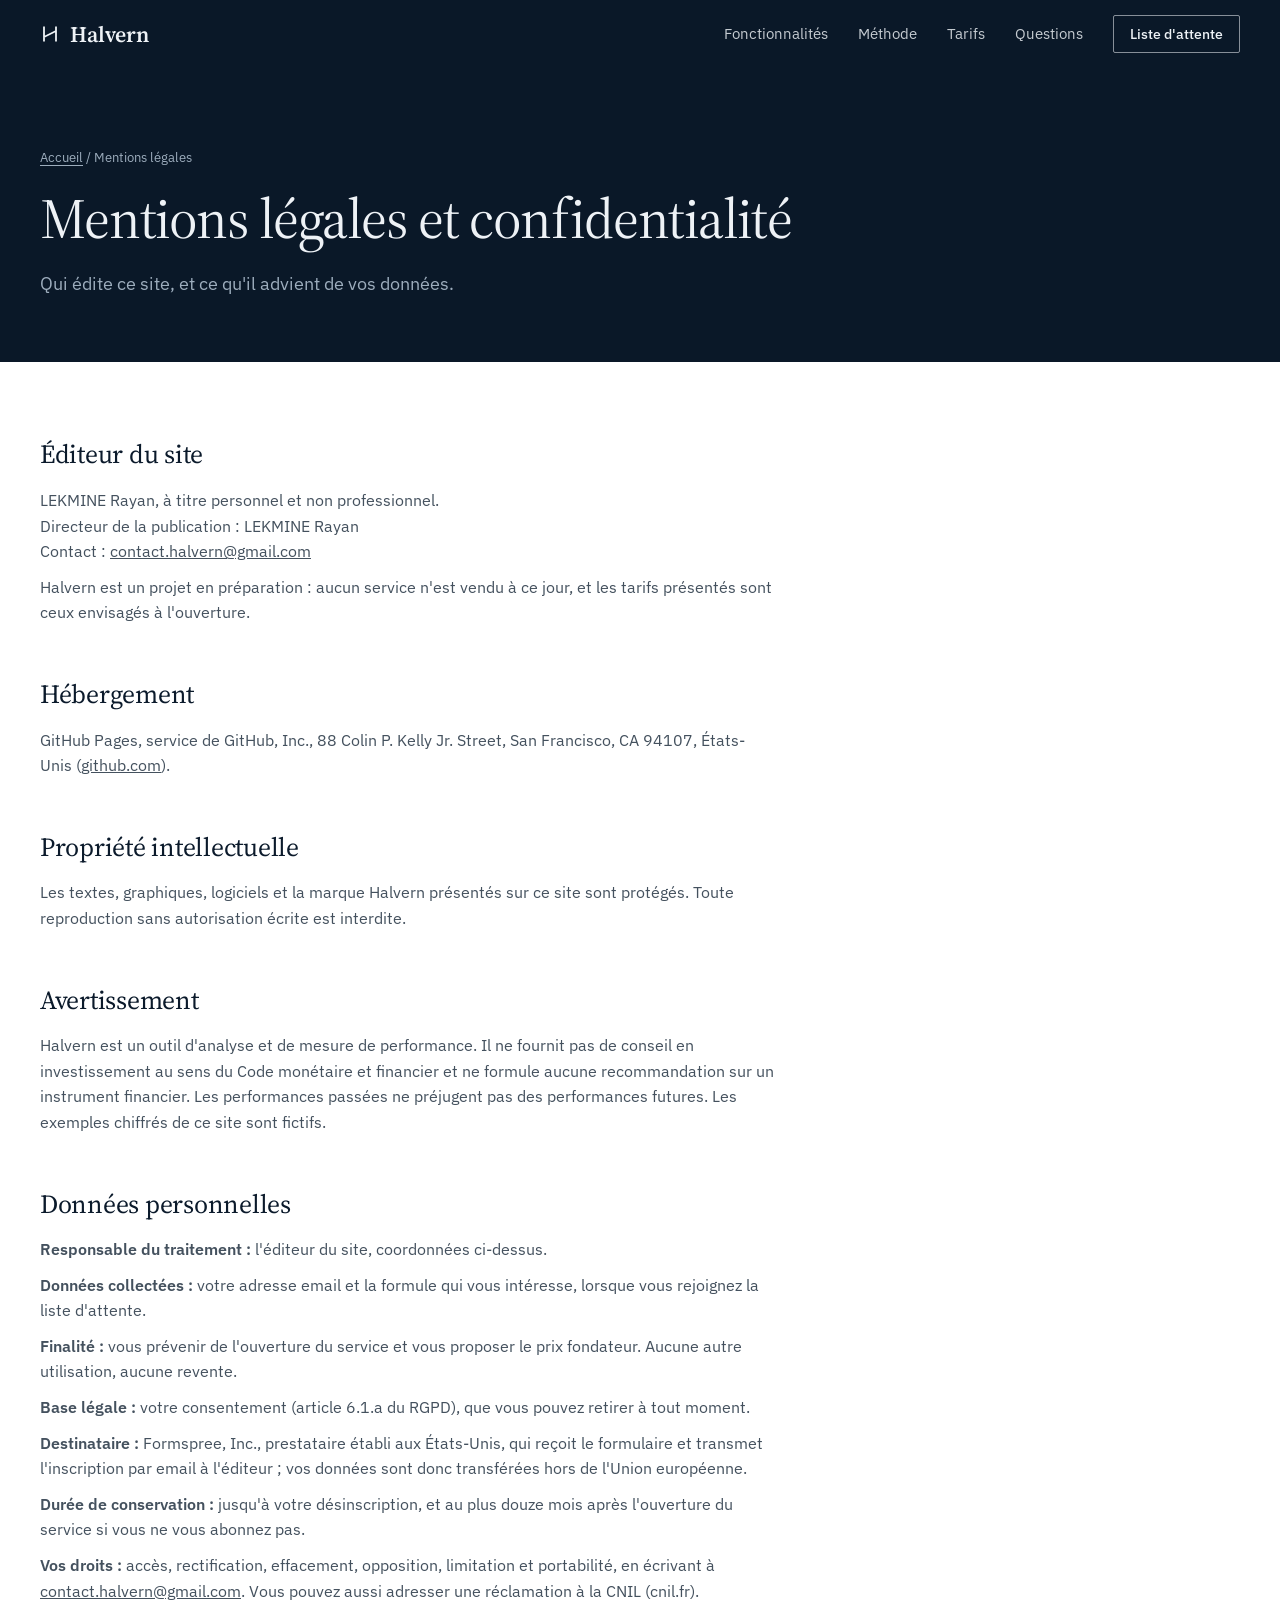
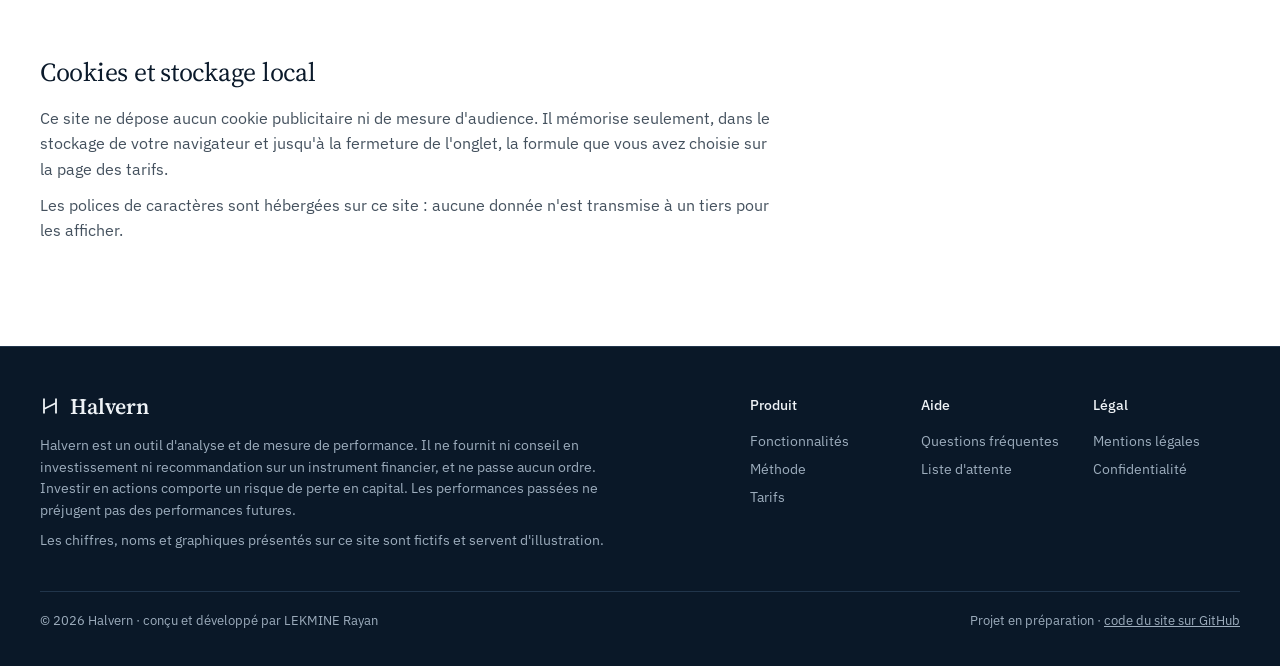
==== commit adc3ab97: "Liste d'attente reliée à Formspree" ====
--- a/mentions.html
+++ b/mentions.html
@@ -71,7 +71,7 @@
     <p><b>Données collectées :</b> votre adresse email et la formule qui vous intéresse, lorsque vous rejoignez la liste d'attente.</p>
     <p><b>Finalité :</b> vous prévenir de l'ouverture du service et vous proposer le prix fondateur. Aucune autre utilisation, aucune revente.</p>
     <p><b>Base légale :</b> votre consentement (article 6.1.a du RGPD), que vous pouvez retirer à tout moment.</p>
-    <p><b>Destinataire :</b> l'éditeur du site uniquement.</p>
+    <p><b>Destinataire :</b> Formspree, Inc., prestataire établi aux États-Unis, qui reçoit le formulaire et transmet l'inscription par email à l'éditeur ; vos données sont donc transférées hors de l'Union européenne.</p>
     <p><b>Durée de conservation :</b> jusqu'à votre désinscription, et au plus douze mois après l'ouverture du service si vous ne vous abonnez pas.</p>
     <p><b>Vos droits :</b> accès, rectification, effacement, opposition, limitation et portabilité, en écrivant à <a href="mailto:contact.halvern@gmail.com">contact.halvern@gmail.com</a>. Vous pouvez aussi adresser une réclamation à la CNIL (cnil.fr).</p>
     <h2 id="cookies">Cookies et stockage local</h2>
